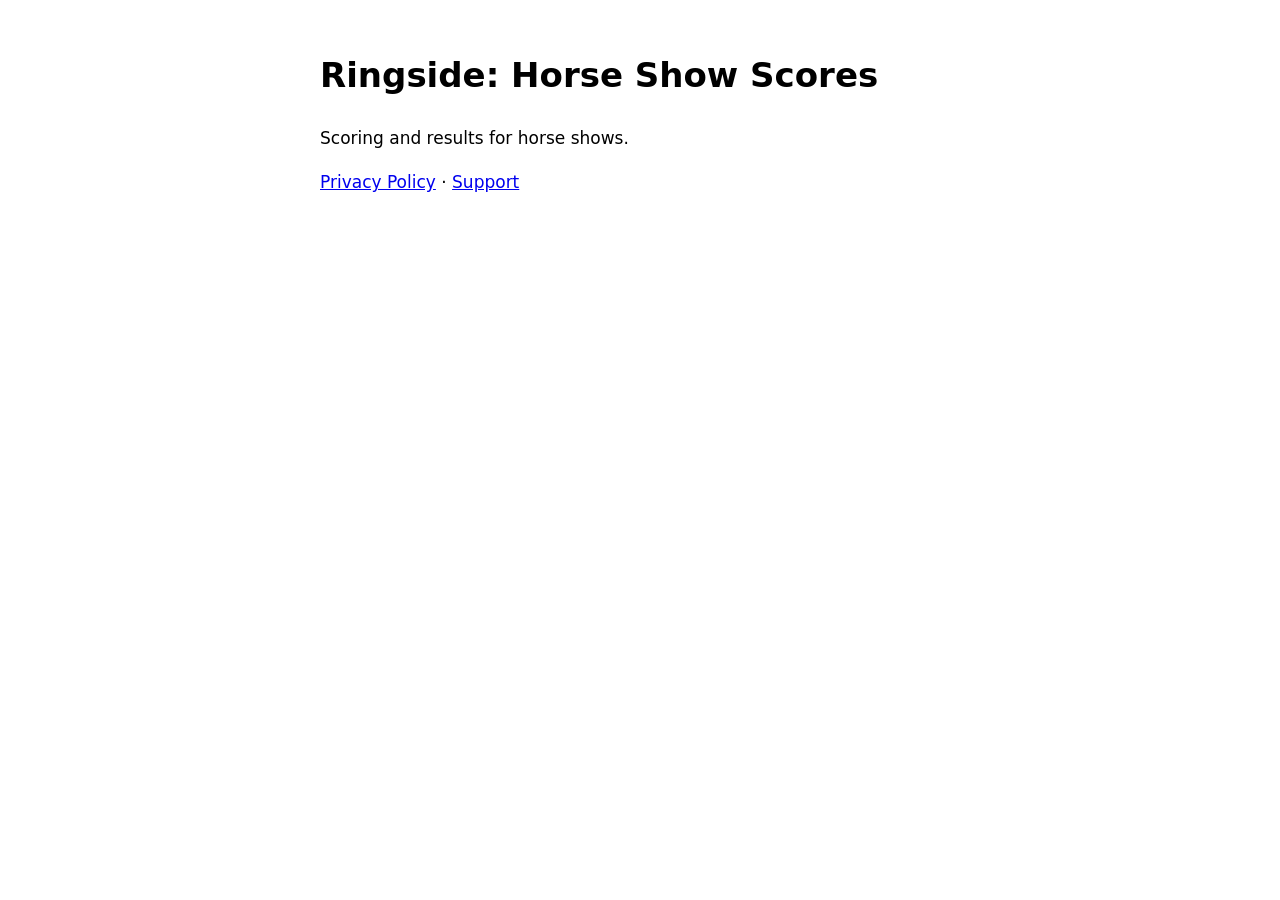
==== index.html @ a70947bd "Add privacy policy and landing page" ====
<!doctype html>
<html lang="en"><head><meta charset="utf-8"><meta name="viewport" content="width=device-width, initial-scale=1">
<title>Ringside</title>
<style>body{font:17px/1.6 -apple-system,system-ui,sans-serif;max-width:640px;margin:48px auto;padding:0 20px}</style></head>
<body><h1>Ringside: Horse Show Scores</h1>
<p>Scoring and results for horse shows.</p>
<p><a href="privacy.html">Privacy Policy</a> &middot; <a href="mailto:outfits.oracle.app@gmail.com">Support</a></p></body></html>
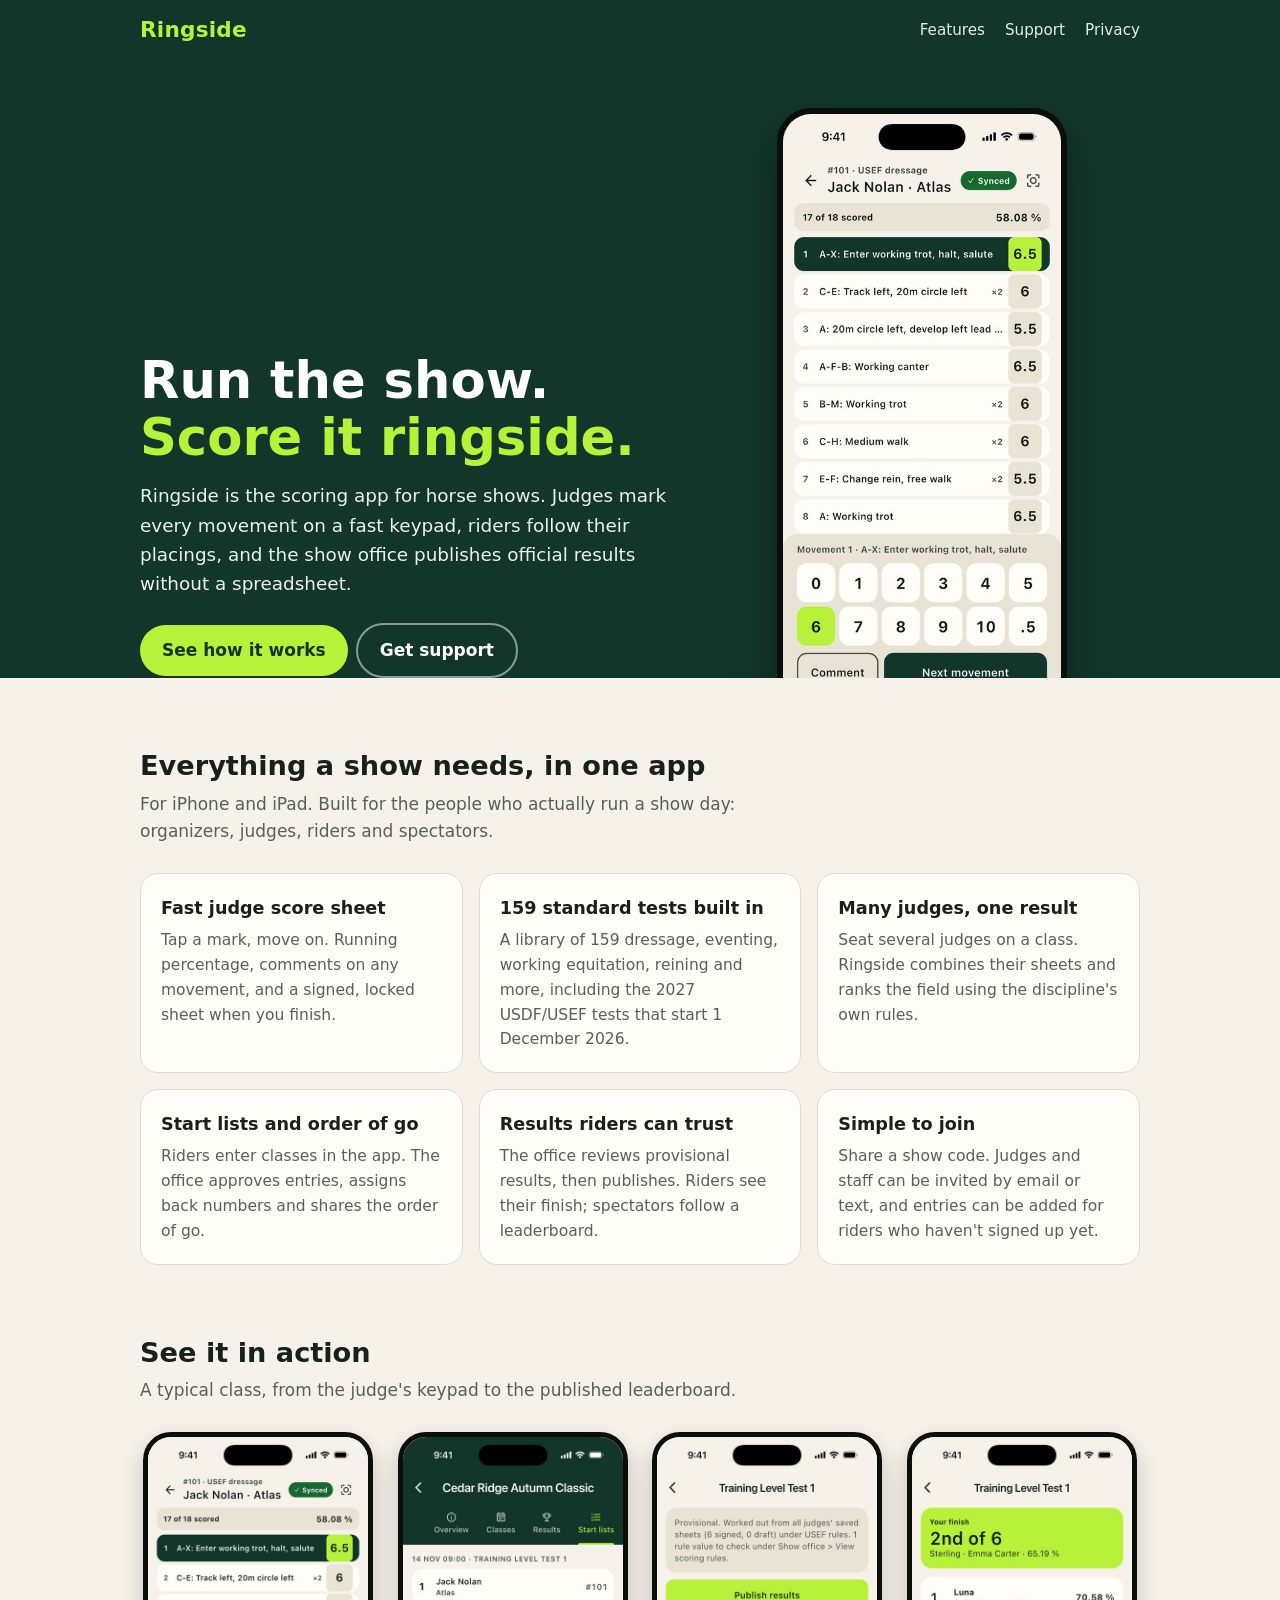
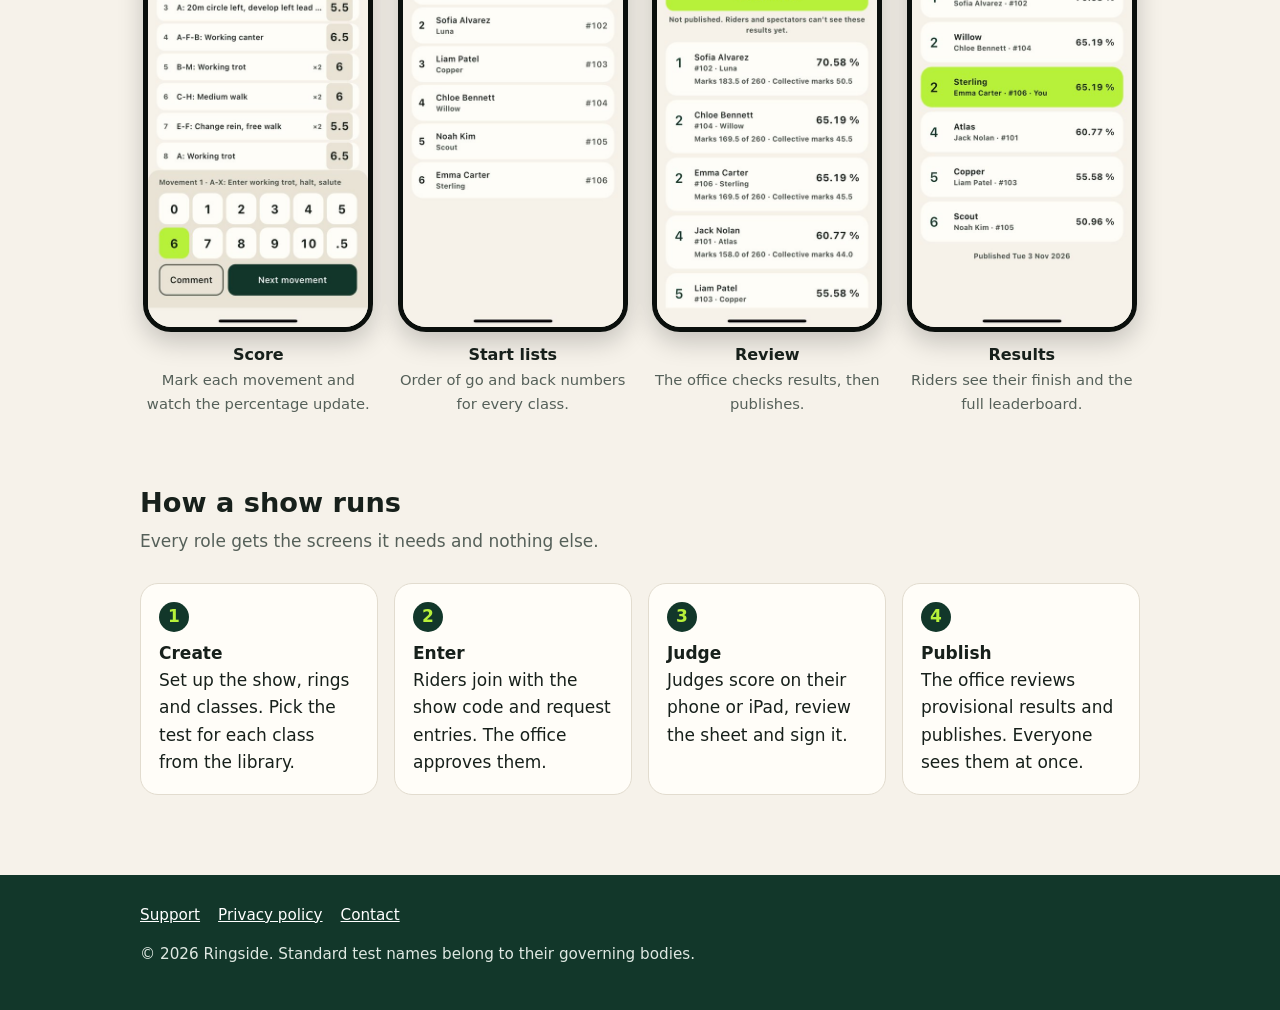
==== commit c366ac82: "Add marketing page, support page and app screenshots" ====
--- a/index.html
+++ b/index.html
@@ -1,7 +1,58 @@
 <!doctype html>
-<html lang="en"><head><meta charset="utf-8"><meta name="viewport" content="width=device-width, initial-scale=1">
-<title>Ringside</title>
-<style>body{font:17px/1.6 -apple-system,system-ui,sans-serif;max-width:640px;margin:48px auto;padding:0 20px}</style></head>
-<body><h1>Ringside: Horse Show Scores</h1>
-<p>Scoring and results for horse shows.</p>
-<p><a href="privacy.html">Privacy Policy</a> &middot; <a href="mailto:outfits.oracle.app@gmail.com">Support</a></p></body></html>
+<html lang="en">
+<head>
+<meta charset="utf-8">
+<meta name="viewport" content="width=device-width, initial-scale=1">
+<title>Ringside: Horse Show Scores</title>
+<meta name="description" content="Score horse shows on your phone. Judges mark each movement, riders see their placings, and the show office publishes results in minutes.">
+<link rel="stylesheet" href="site.css">
+</head>
+<body>
+<header class="nav"><div class="wrap"><a class="logo" href="./">Ringside</a>
+<nav><a href="#features">Features</a><a href="support.html">Support</a><a href="privacy.html">Privacy</a></nav></div></header>
+
+<div class="hero"><div class="wrap">
+<div>
+<h1>Run the show.<br><span>Score it ringside.</span></h1>
+<p>Ringside is the scoring app for horse shows. Judges mark every movement on a fast keypad, riders follow their placings, and the show office publishes official results without a spreadsheet.</p>
+<a class="pill" href="#how">See how it works</a><a class="pill ghost" href="support.html">Get support</a>
+</div>
+<div class="shot"><img class="phone" src="assets/score-sheet.jpg" alt="Ringside judge score sheet with a movement list and number keypad" width="290" height="630"></div>
+</div></div>
+
+<section id="features"><div class="wrap">
+<h2>Everything a show needs, in one app</h2>
+<p class="lead">For iPhone and iPad. Built for the people who actually run a show day: organizers, judges, riders and spectators.</p>
+<div class="grid">
+<div class="card"><h3>Fast judge score sheet</h3><p>Tap a mark, move on. Running percentage, comments on any movement, and a signed, locked sheet when you finish.</p></div>
+<div class="card"><h3>159 standard tests built in</h3><p>A library of 159 dressage, eventing, working equitation, reining and more, including the 2027 USDF/USEF tests that start 1 December 2026.</p></div>
+<div class="card"><h3>Many judges, one result</h3><p>Seat several judges on a class. Ringside combines their sheets and ranks the field using the discipline's own rules.</p></div>
+<div class="card"><h3>Start lists and order of go</h3><p>Riders enter classes in the app. The office approves entries, assigns back numbers and shares the order of go.</p></div>
+<div class="card"><h3>Results riders can trust</h3><p>The office reviews provisional results, then publishes. Riders see their finish; spectators follow a leaderboard.</p></div>
+<div class="card"><h3>Simple to join</h3><p>Share a show code. Judges and staff can be invited by email or text, and entries can be added for riders who haven't signed up yet.</p></div>
+</div></div></section>
+
+<section><div class="wrap">
+<h2>See it in action</h2>
+<p class="lead">A typical class, from the judge's keypad to the published leaderboard.</p>
+<div class="shots">
+<figure><img class="phone" src="assets/score-sheet.jpg" alt="Judge score sheet" loading="lazy" width="230" height="500"><figcaption><b>Score</b>Mark each movement and watch the percentage update.</figcaption></figure>
+<figure><img class="phone" src="assets/start-list.jpg" alt="Start list with back numbers" loading="lazy" width="230" height="500"><figcaption><b>Start lists</b>Order of go and back numbers for every class.</figcaption></figure>
+<figure><img class="phone" src="assets/office-results.jpg" alt="Provisional class results for the show office" loading="lazy" width="230" height="500"><figcaption><b>Review</b>The office checks results, then publishes.</figcaption></figure>
+<figure><img class="phone" src="assets/leaderboard.jpg" alt="Published leaderboard with a rider's finish highlighted" loading="lazy" width="230" height="500"><figcaption><b>Results</b>Riders see their finish and the full leaderboard.</figcaption></figure>
+</div></div></section>
+
+<section id="how"><div class="wrap">
+<h2>How a show runs</h2>
+<p class="lead">Every role gets the screens it needs and nothing else.</p>
+<ol class="steps">
+<li><b>Create</b>Set up the show, rings and classes. Pick the test for each class from the library.</li>
+<li><b>Enter</b>Riders join with the show code and request entries. The office approves them.</li>
+<li><b>Judge</b>Judges score on their phone or iPad, review the sheet and sign it.</li>
+<li><b>Publish</b>The office reviews provisional results and publishes. Everyone sees them at once.</li>
+</ol>
+</div></section>
+
+<footer><div class="wrap"><a href="support.html">Support</a><a href="privacy.html">Privacy policy</a><a href="mailto:outfits.oracle.app@gmail.com">Contact</a><p>&copy; 2026 Ringside. Standard test names belong to their governing bodies.</p></div></footer>
+</body>
+</html>
--- a/site.css
+++ b/site.css
@@ -0,0 +1,47 @@
+:root{--bg:#f6f2ea;--card:#fffdf8;--fg:#17201b;--muted:#556059;--green:#12372a;--lime:#b8f13a;--rule:#e2dccf}
+@media (prefers-color-scheme:dark){:root{--bg:#121714;--card:#1b231e;--fg:#eef1ec;--muted:#a3ada6;--green:#0c2219;--rule:#2b342e}}
+*{box-sizing:border-box}
+body{margin:0;background:var(--bg);color:var(--fg);font:17px/1.6 -apple-system,system-ui,"Segoe UI",sans-serif}
+a{color:inherit}
+.wrap{max-width:1040px;margin:0 auto;padding:0 20px}
+header.nav{background:var(--green);color:#fff}
+header.nav .wrap{display:flex;align-items:center;justify-content:space-between;height:60px}
+.logo{font-weight:800;font-size:1.35rem;color:var(--lime);text-decoration:none;letter-spacing:.2px}
+nav a{color:#fff;text-decoration:none;margin-left:20px;font-size:.95rem;opacity:.9}
+nav a:hover{opacity:1;text-decoration:underline}
+.hero{background:var(--green);color:#fff;padding:48px 0 0;overflow:hidden}
+.hero .wrap{display:grid;grid-template-columns:1.1fr .9fr;gap:32px;align-items:end}
+.hero h1{font-size:clamp(2rem,5vw,3.2rem);line-height:1.1;margin:0 0 16px}
+.hero h1 span{color:var(--lime)}
+.hero p{font-size:1.15rem;max-width:34em;opacity:.92;margin:0 0 24px}
+.pill{display:inline-block;background:var(--lime);color:#12372a;font-weight:700;border-radius:999px;padding:12px 22px;text-decoration:none}
+.pill.ghost{background:transparent;color:#fff;border:2px solid rgba(255,255,255,.5);margin-left:8px}
+.hero .shot{justify-self:center;margin-bottom:-60px}
+.phone{width:100%;max-width:290px;border-radius:34px;border:6px solid #0a0f0c;box-shadow:0 18px 40px rgba(0,0,0,.35);display:block}
+section{padding:72px 0 0}
+h2{font-size:1.7rem;line-height:1.2;margin:0 0 8px}
+.lead{color:var(--muted);max-width:40em;margin:0 0 28px}
+.grid{display:grid;grid-template-columns:repeat(3,1fr);gap:16px}
+.card{background:var(--card);border:1px solid var(--rule);border-radius:18px;padding:20px}
+.card h3{margin:0 0 6px;font-size:1.1rem}
+.card p{margin:0;color:var(--muted);font-size:.97rem}
+.shots{display:grid;grid-template-columns:repeat(4,1fr);gap:18px}
+.shots figure{margin:0;text-align:center}
+.shots .phone{max-width:230px;margin:0 auto 10px;border-width:5px;border-radius:28px;box-shadow:0 10px 26px rgba(0,0,0,.2)}
+figcaption{font-size:.92rem;color:var(--muted)}
+figcaption b{display:block;color:var(--fg);font-size:1rem}
+.steps{counter-reset:s;display:grid;grid-template-columns:repeat(4,1fr);gap:16px;padding:0;list-style:none}
+.steps li{counter-increment:s;background:var(--card);border:1px solid var(--rule);border-radius:18px;padding:18px}
+.steps li::before{content:counter(s);display:inline-grid;place-items:center;width:30px;height:30px;border-radius:50%;background:var(--green);color:var(--lime);font-weight:800;margin-bottom:8px}
+.steps b{display:block}
+footer{margin-top:80px;background:var(--green);color:#dfe8e2;padding:28px 0;font-size:.95rem}
+footer a{color:#fff;margin-right:18px}
+main.page{max-width:760px;margin:0 auto;padding:36px 20px 0}
+main.page h1{font-size:2rem;margin:0 0 6px}
+details{background:var(--card);border:1px solid var(--rule);border-radius:14px;padding:14px 18px;margin:10px 0}
+summary{cursor:pointer;font-weight:650}
+details p{margin:.6em 0 0;color:var(--muted)}
+.box{background:var(--green);color:#fff;border-radius:18px;padding:22px;margin:24px 0}
+.box a{color:var(--lime);font-weight:700}
+@media(max-width:820px){.hero .wrap{grid-template-columns:1fr}.hero .shot{margin-bottom:0;margin-top:8px}.hero{padding-bottom:0}.grid,.steps{grid-template-columns:1fr 1fr}.shots{grid-template-columns:1fr 1fr}}
+@media(max-width:520px){.grid,.steps,.shots{grid-template-columns:1fr}.pill.ghost{margin:10px 0 0}nav a{margin-left:12px}}
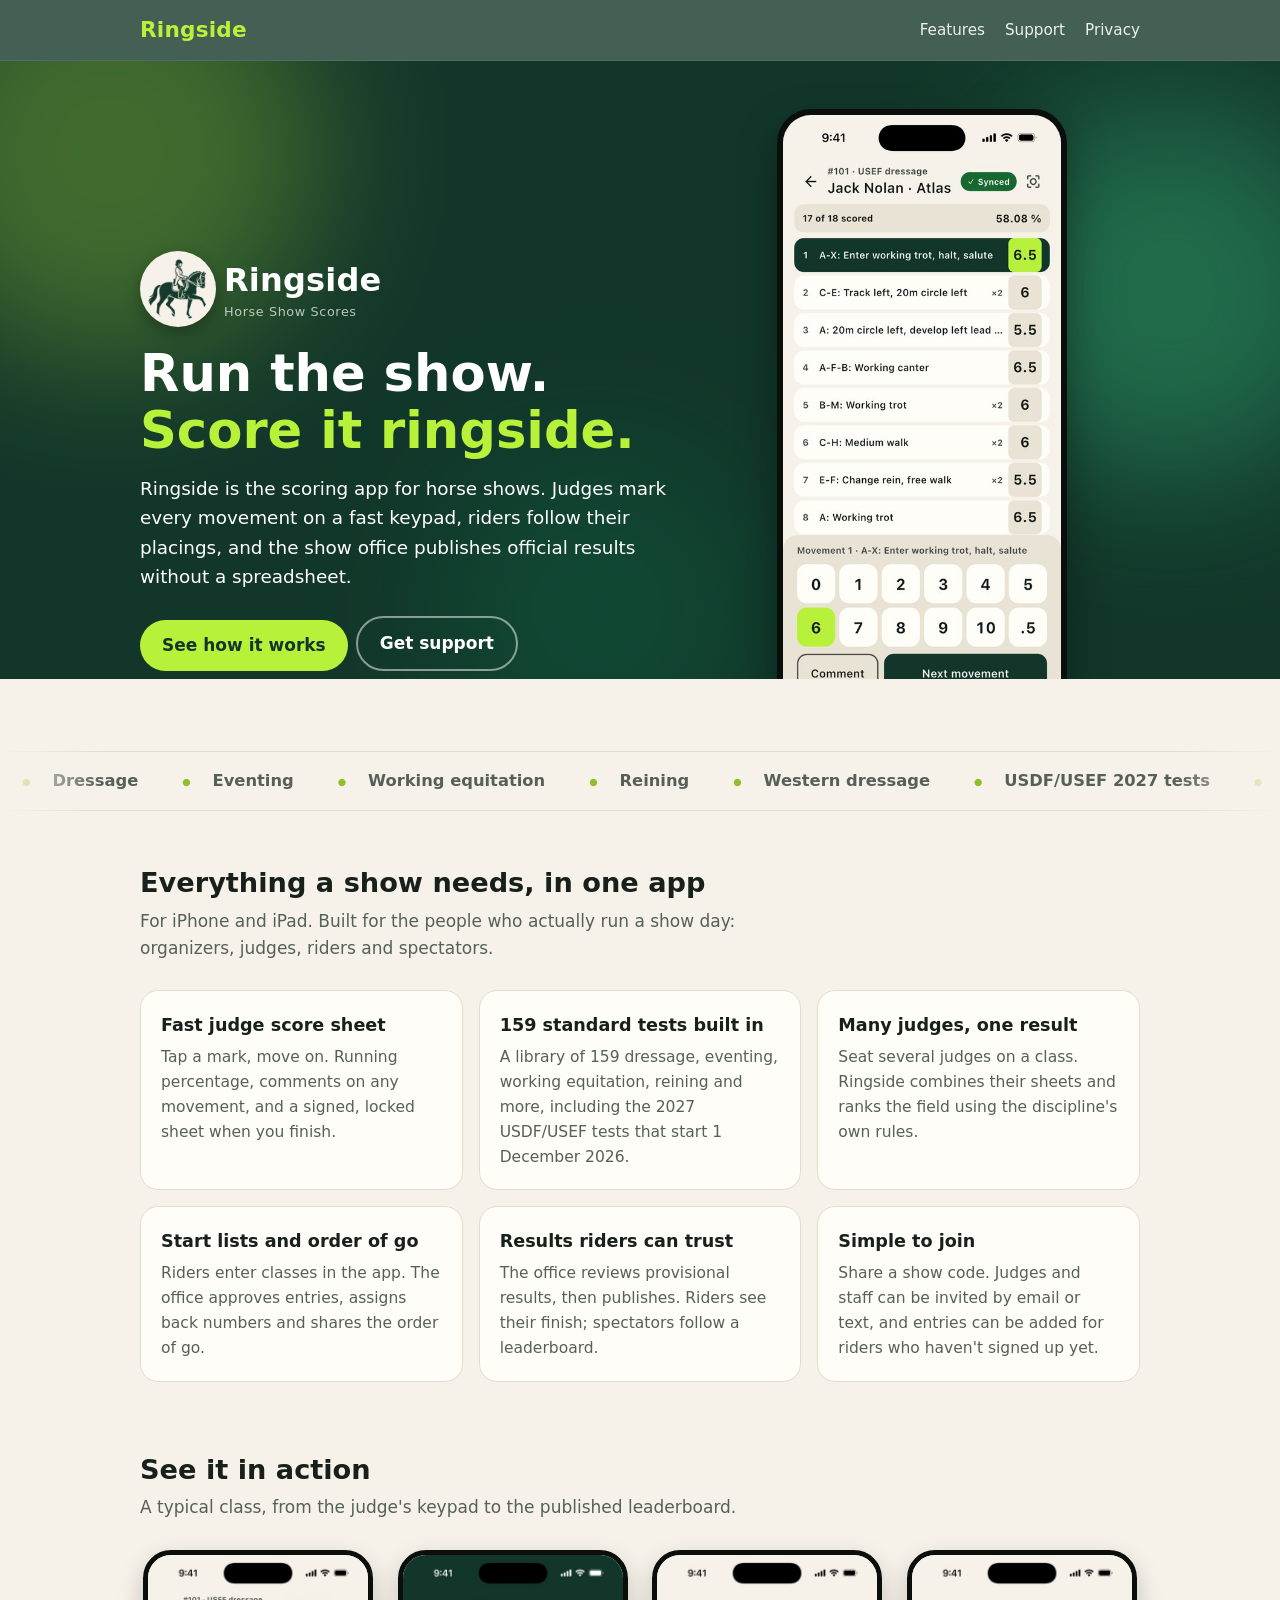
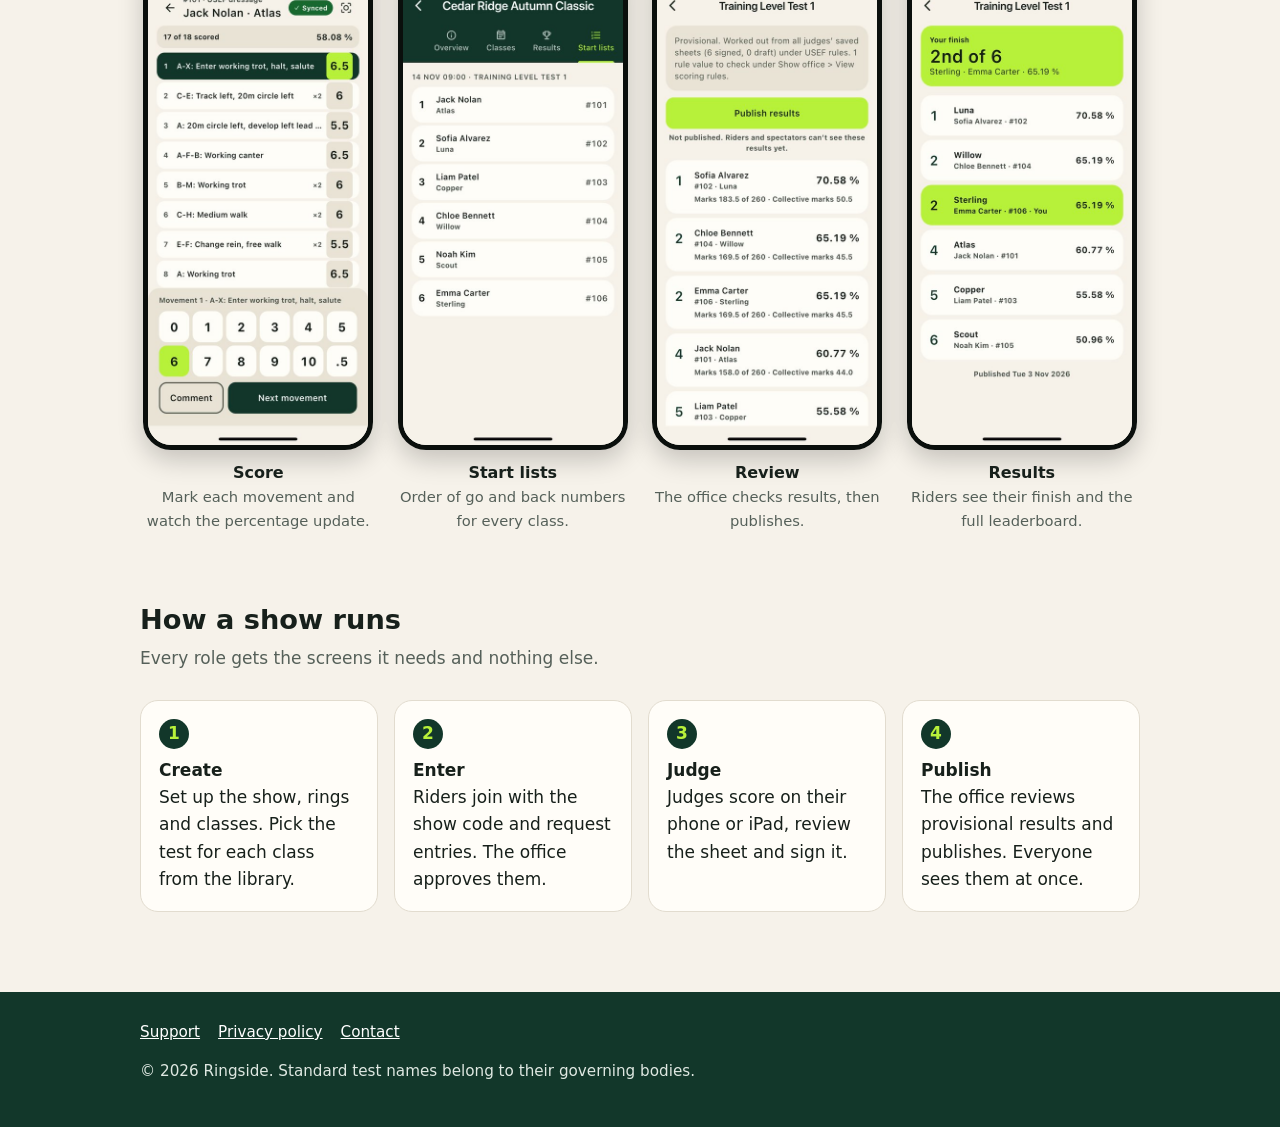
==== commit a1a79894: "Add motion to marketing page: horse hop, staggered entrance, scroll reveals, marquee" ====
--- a/index.html
+++ b/index.html
@@ -5,54 +5,59 @@
 <meta name="viewport" content="width=device-width, initial-scale=1">
 <title>Ringside: Horse Show Scores</title>
 <meta name="description" content="Score horse shows on your phone. Judges mark each movement, riders see their placings, and the show office publishes results in minutes.">
+<script>document.documentElement.className="js"</script>
 <link rel="stylesheet" href="site.css">
 </head>
 <body>
 <header class="nav"><div class="wrap"><a class="logo" href="./">Ringside</a>
 <nav><a href="#features">Features</a><a href="support.html">Support</a><a href="privacy.html">Privacy</a></nav></div></header>
 
-<div class="hero"><div class="wrap">
+<div class="hero"><span class="orb o1"></span><span class="orb o2"></span><span class="orb o3"></span><div class="wrap">
 <div>
-<h1>Run the show.<br><span>Score it ringside.</span></h1>
-<p>Ringside is the scoring app for horse shows. Judges mark every movement on a fast keypad, riders follow their placings, and the show office publishes official results without a spreadsheet.</p>
-<a class="pill" href="#how">See how it works</a><a class="pill ghost" href="support.html">Get support</a>
+<div class="brand rise" style="--d:0" title="Tap the horse"><div class="horse"><img src="assets/horse.png" alt="" width="76" height="76"></div><div class="word">Ringside<small>Horse Show Scores</small></div></div>
+<h1 data-words>Run the show.<br><span class="accent">Score it ringside.</span></h1>
+<p class="rise" style="--d:700">Ringside is the scoring app for horse shows. Judges mark every movement on a fast keypad, riders follow their placings, and the show office publishes official results without a spreadsheet.</p>
+<div class="rise" style="--d:900"><a class="pill" href="#how">See how it works</a><a class="pill ghost" href="support.html">Get support</a></div>
 </div>
-<div class="shot"><img class="phone" src="assets/score-sheet.jpg" alt="Ringside judge score sheet with a movement list and number keypad" width="290" height="630"></div>
+<div class="shot pop" style="--d:500"><img class="phone" src="assets/score-sheet.jpg" alt="Ringside judge score sheet with a movement list and number keypad" width="290" height="630"></div>
 </div></div>
 
-<section id="features"><div class="wrap">
-<h2>Everything a show needs, in one app</h2>
-<p class="lead">For iPhone and iPad. Built for the people who actually run a show day: organizers, judges, riders and spectators.</p>
+<div class="marquee" aria-hidden="true"><div class="track"><span>Dressage</span><span>Eventing</span><span>Working equitation</span><span>Reining</span><span>Western dressage</span><span>USDF/USEF 2027 tests</span><span>FEI tests</span><span>Start lists</span><span>Order of go</span><span>Signed score sheets</span><span>Published results</span><span>Live leaderboard</span><span>iPhone and iPad</span><span>Dressage</span><span>Eventing</span><span>Working equitation</span><span>Reining</span><span>Western dressage</span><span>USDF/USEF 2027 tests</span><span>FEI tests</span><span>Start lists</span><span>Order of go</span><span>Signed score sheets</span><span>Published results</span><span>Live leaderboard</span><span>iPhone and iPad</span></div></div>
+
+<section id="features" style="padding-top:56px"><div class="wrap">
+<h2 class="reveal">Everything a show needs, in one app</h2>
+<p class="lead reveal" style="--d:80">For iPhone and iPad. Built for the people who actually run a show day: organizers, judges, riders and spectators.</p>
 <div class="grid">
-<div class="card"><h3>Fast judge score sheet</h3><p>Tap a mark, move on. Running percentage, comments on any movement, and a signed, locked sheet when you finish.</p></div>
-<div class="card"><h3>159 standard tests built in</h3><p>A library of 159 dressage, eventing, working equitation, reining and more, including the 2027 USDF/USEF tests that start 1 December 2026.</p></div>
-<div class="card"><h3>Many judges, one result</h3><p>Seat several judges on a class. Ringside combines their sheets and ranks the field using the discipline's own rules.</p></div>
-<div class="card"><h3>Start lists and order of go</h3><p>Riders enter classes in the app. The office approves entries, assigns back numbers and shares the order of go.</p></div>
-<div class="card"><h3>Results riders can trust</h3><p>The office reviews provisional results, then publishes. Riders see their finish; spectators follow a leaderboard.</p></div>
-<div class="card"><h3>Simple to join</h3><p>Share a show code. Judges and staff can be invited by email or text, and entries can be added for riders who haven't signed up yet.</p></div>
+<div class="card reveal" style="--d:0"><h3>Fast judge score sheet</h3><p>Tap a mark, move on. Running percentage, comments on any movement, and a signed, locked sheet when you finish.</p></div>
+<div class="card reveal" style="--d:120"><h3>159 standard tests built in</h3><p>A library of 159 dressage, eventing, working equitation, reining and more, including the 2027 USDF/USEF tests that start 1 December 2026.</p></div>
+<div class="card reveal" style="--d:240"><h3>Many judges, one result</h3><p>Seat several judges on a class. Ringside combines their sheets and ranks the field using the discipline's own rules.</p></div>
+<div class="card reveal" style="--d:0"><h3>Start lists and order of go</h3><p>Riders enter classes in the app. The office approves entries, assigns back numbers and shares the order of go.</p></div>
+<div class="card reveal" style="--d:120"><h3>Results riders can trust</h3><p>The office reviews provisional results, then publishes. Riders see their finish; spectators follow a leaderboard.</p></div>
+<div class="card reveal" style="--d:240"><h3>Simple to join</h3><p>Share a show code. Judges and staff can be invited by email or text, and entries can be added for riders who haven't signed up yet.</p></div>
 </div></div></section>
 
 <section><div class="wrap">
-<h2>See it in action</h2>
-<p class="lead">A typical class, from the judge's keypad to the published leaderboard.</p>
+<h2 class="reveal">See it in action</h2>
+<p class="lead reveal" style="--d:80">A typical class, from the judge's keypad to the published leaderboard.</p>
 <div class="shots">
-<figure><img class="phone" src="assets/score-sheet.jpg" alt="Judge score sheet" loading="lazy" width="230" height="500"><figcaption><b>Score</b>Mark each movement and watch the percentage update.</figcaption></figure>
-<figure><img class="phone" src="assets/start-list.jpg" alt="Start list with back numbers" loading="lazy" width="230" height="500"><figcaption><b>Start lists</b>Order of go and back numbers for every class.</figcaption></figure>
-<figure><img class="phone" src="assets/office-results.jpg" alt="Provisional class results for the show office" loading="lazy" width="230" height="500"><figcaption><b>Review</b>The office checks results, then publishes.</figcaption></figure>
-<figure><img class="phone" src="assets/leaderboard.jpg" alt="Published leaderboard with a rider's finish highlighted" loading="lazy" width="230" height="500"><figcaption><b>Results</b>Riders see their finish and the full leaderboard.</figcaption></figure>
+<figure class="reveal" style="--d:0"><img class="phone" src="assets/score-sheet.jpg" alt="Judge score sheet" loading="lazy" width="230" height="500"><figcaption><b>Score</b>Mark each movement and watch the percentage update.</figcaption></figure>
+<figure class="reveal" style="--d:130"><img class="phone" src="assets/start-list.jpg" alt="Start list with back numbers" loading="lazy" width="230" height="500"><figcaption><b>Start lists</b>Order of go and back numbers for every class.</figcaption></figure>
+<figure class="reveal" style="--d:260"><img class="phone" src="assets/office-results.jpg" alt="Provisional class results for the show office" loading="lazy" width="230" height="500"><figcaption><b>Review</b>The office checks results, then publishes.</figcaption></figure>
+<figure class="reveal" style="--d:390"><img class="phone" src="assets/leaderboard.jpg" alt="Published leaderboard with a rider's finish highlighted" loading="lazy" width="230" height="500"><figcaption><b>Results</b>Riders see their finish and the full leaderboard.</figcaption></figure>
 </div></div></section>
 
 <section id="how"><div class="wrap">
-<h2>How a show runs</h2>
-<p class="lead">Every role gets the screens it needs and nothing else.</p>
+<h2 class="reveal">How a show runs</h2>
+<p class="lead reveal" style="--d:80">Every role gets the screens it needs and nothing else.</p>
 <ol class="steps">
-<li><b>Create</b>Set up the show, rings and classes. Pick the test for each class from the library.</li>
-<li><b>Enter</b>Riders join with the show code and request entries. The office approves them.</li>
-<li><b>Judge</b>Judges score on their phone or iPad, review the sheet and sign it.</li>
-<li><b>Publish</b>The office reviews provisional results and publishes. Everyone sees them at once.</li>
+<li class="reveal" style="--d:0"><b>Create</b>Set up the show, rings and classes. Pick the test for each class from the library.</li>
+<li class="reveal" style="--d:120"><b>Enter</b>Riders join with the show code and request entries. The office approves them.</li>
+<li class="reveal" style="--d:240"><b>Judge</b>Judges score on their phone or iPad, review the sheet and sign it.</li>
+<li class="reveal" style="--d:360"><b>Publish</b>The office reviews provisional results and publishes. Everyone sees them at once.</li>
 </ol>
 </div></section>
 
 <footer><div class="wrap"><a href="support.html">Support</a><a href="privacy.html">Privacy policy</a><a href="mailto:outfits.oracle.app@gmail.com">Contact</a><p>&copy; 2026 Ringside. Standard test names belong to their governing bodies.</p></div></footer>
+<script src="site.js" defer></script>
 </body>
 </html>
--- a/site.css
+++ b/site.css
@@ -12,7 +12,7 @@
 .hero{background:var(--green);color:#fff;padding:48px 0 0;overflow:hidden}
 .hero .wrap{display:grid;grid-template-columns:1.1fr .9fr;gap:32px;align-items:end}
 .hero h1{font-size:clamp(2rem,5vw,3.2rem);line-height:1.1;margin:0 0 16px}
-.hero h1 span{color:var(--lime)}
+.hero h1 .accent,.hero h1 .accent span{color:var(--lime)}
 .hero p{font-size:1.15rem;max-width:34em;opacity:.92;margin:0 0 24px}
 .pill{display:inline-block;background:var(--lime);color:#12372a;font-weight:700;border-radius:999px;padding:12px 22px;text-decoration:none}
 .pill.ghost{background:transparent;color:#fff;border:2px solid rgba(255,255,255,.5);margin-left:8px}
@@ -45,3 +45,65 @@
 .box a{color:var(--lime);font-weight:700}
 @media(max-width:820px){.hero .wrap{grid-template-columns:1fr}.hero .shot{margin-bottom:0;margin-top:8px}.hero{padding-bottom:0}.grid,.steps{grid-template-columns:1fr 1fr}.shots{grid-template-columns:1fr 1fr}}
 @media(max-width:520px){.grid,.steps,.shots{grid-template-columns:1fr}.pill.ghost{margin:10px 0 0}nav a{margin-left:12px}}
+
+/* ---------- motion ---------- */
+header.nav{position:sticky;top:0;z-index:50;background:rgba(18,55,42,.78);backdrop-filter:blur(14px);-webkit-backdrop-filter:blur(14px);border-bottom:1px solid rgba(255,255,255,.08)}
+.hero{position:relative;isolation:isolate}
+.hero .wrap{position:relative;z-index:1}
+.orb{position:absolute;z-index:0;border-radius:50%;filter:blur(70px);opacity:.5;pointer-events:none}
+.orb.o1{width:420px;height:420px;background:#b8f13a;top:-120px;left:-100px;opacity:.28;animation:drift1 22s ease-in-out infinite alternate}
+.orb.o2{width:380px;height:380px;background:#2f9e6b;top:40px;right:-80px;animation:drift2 26s ease-in-out infinite alternate}
+.orb.o3{width:300px;height:300px;background:#0f5b3f;bottom:-80px;left:35%;animation:drift3 30s ease-in-out infinite alternate}
+@keyframes drift1{to{transform:translate(160px,90px) scale(1.15)}}
+@keyframes drift2{to{transform:translate(-140px,120px) scale(.9)}}
+@keyframes drift3{to{transform:translate(120px,-70px) scale(1.2)}}
+
+/* brand row: the horse hops over the word, as on the app's sign-in screen */
+.brand{position:relative;display:flex;align-items:center;gap:14px;height:76px;max-width:330px;margin:0 0 18px}
+.brand .word{font-weight:800;font-size:2rem;color:#fff;margin-left:84px;letter-spacing:.2px}
+.brand .word small{display:block;font-size:.8rem;font-weight:500;opacity:.7;letter-spacing:.6px;margin-top:-4px}
+.horse{position:absolute;left:0;top:0;width:76px;height:76px;--t:250px;animation:hopx 2.8s cubic-bezier(.45,.05,.4,1) .9s both}
+.horse img{width:100%;height:100%;display:block;background:#f6f2ea;border-radius:50%;padding:6px;box-shadow:0 6px 16px rgba(0,0,0,.3);animation:hopy 2.8s linear .9s both;transform-origin:50% 100%}
+@keyframes hopx{0%{transform:translateX(0)}45%{transform:translateX(var(--t))}55%{transform:translateX(var(--t))}100%{transform:translateX(0)}}
+@keyframes hopy{0%{transform:translateY(0) scaleX(1)}12%{transform:translateY(-52px) scaleX(1)}24%{transform:translateY(0) scaleX(1)}34%{transform:translateY(-52px) scaleX(1)}45%{transform:translateY(0) scaleX(1)}46%{transform:translateY(0) scaleX(-1)}55%{transform:translateY(0) scaleX(-1)}67%{transform:translateY(-52px) scaleX(-1)}79%{transform:translateY(0) scaleX(-1)}89%{transform:translateY(-52px) scaleX(-1)}100%{transform:translateY(0) scaleX(1)}}
+
+/* staggered hero entrance */
+.js .rise{opacity:0;transform:translateY(26px);animation:rise .9s cubic-bezier(.2,.7,.2,1) forwards;animation-delay:calc(var(--d,0) * 1ms)}
+.js .pop{opacity:0;transform:translateY(40px) scale(.94);animation:pop 1.1s cubic-bezier(.2,.8,.2,1) forwards;animation-delay:calc(var(--d,0) * 1ms)}
+@keyframes rise{to{opacity:1;transform:none}}
+@keyframes pop{to{opacity:1;transform:none}}
+.js .words span{display:inline-block;opacity:0;transform:translateY(.5em);animation:rise .7s cubic-bezier(.2,.7,.2,1) forwards;animation-delay:calc(var(--i) * 90ms + 250ms)}
+.hero .shot .phone{animation:float 7s ease-in-out 2s infinite}
+@keyframes float{50%{transform:translateY(-10px) rotate(.6deg)}}
+
+/* scroll reveals */
+.js .reveal{opacity:0;transform:translateY(34px);transition:opacity .8s cubic-bezier(.2,.7,.2,1),transform .8s cubic-bezier(.2,.7,.2,1);transition-delay:calc(var(--d,0) * 1ms)}
+.js .reveal.in{opacity:1;transform:none}
+.js .reveal.left{transform:translateX(-40px)}
+.js .reveal.left.in{transform:none}
+
+/* interactions */
+.card{transition:transform .35s cubic-bezier(.2,.7,.2,1),box-shadow .35s,border-color .35s}
+.card:hover{transform:translateY(-6px);box-shadow:0 16px 34px rgba(18,55,42,.18);border-color:rgba(184,241,58,.8)}
+.shots .phone{transition:transform .5s cubic-bezier(.2,.7,.2,1),box-shadow .5s}
+.shots figure:hover .phone{transform:translateY(-10px) rotate(-1.5deg) scale(1.02);box-shadow:0 22px 40px rgba(0,0,0,.3)}
+.steps li{transition:transform .35s,background .35s}
+.steps li:hover{transform:translateY(-4px)}
+.pill{position:relative;overflow:hidden;transition:transform .2s,box-shadow .3s}
+.pill:hover{transform:translateY(-2px);box-shadow:0 8px 22px rgba(184,241,58,.35)}
+.pill:not(.ghost)::after{content:"";position:absolute;top:0;left:-60%;width:40%;height:100%;background:linear-gradient(100deg,transparent,rgba(255,255,255,.4),transparent);transform:skewX(-20deg);animation:sheen 4.5s ease-in-out 2.2s infinite}
+@keyframes sheen{0%,60%{left:-60%}100%{left:130%}}
+
+/* marquee */
+.marquee{margin-top:72px;overflow:hidden;border-block:1px solid var(--rule);padding:16px 0;-webkit-mask:linear-gradient(90deg,transparent,#000 8%,#000 92%,transparent);mask:linear-gradient(90deg,transparent,#000 8%,#000 92%,transparent)}
+.marquee .track{display:flex;width:max-content;animation:scroll 48s linear infinite}
+.marquee:hover .track{animation-play-state:paused}
+.marquee span{white-space:nowrap;padding:0 22px;font-weight:650;color:var(--muted);font-size:1.02rem}
+.marquee span::before{content:"\25CF";color:var(--green);margin-right:22px;font-size:.6rem;vertical-align:middle;color:#8fbf2a}
+@keyframes scroll{to{transform:translateX(-50%)}}
+
+@media (prefers-reduced-motion:reduce){
+  *,*::before,*::after{animation:none!important;transition:none!important}
+  .js .rise,.js .pop,.js .words span,.js .reveal{opacity:1!important;transform:none!important}
+  .horse{display:block}
+}
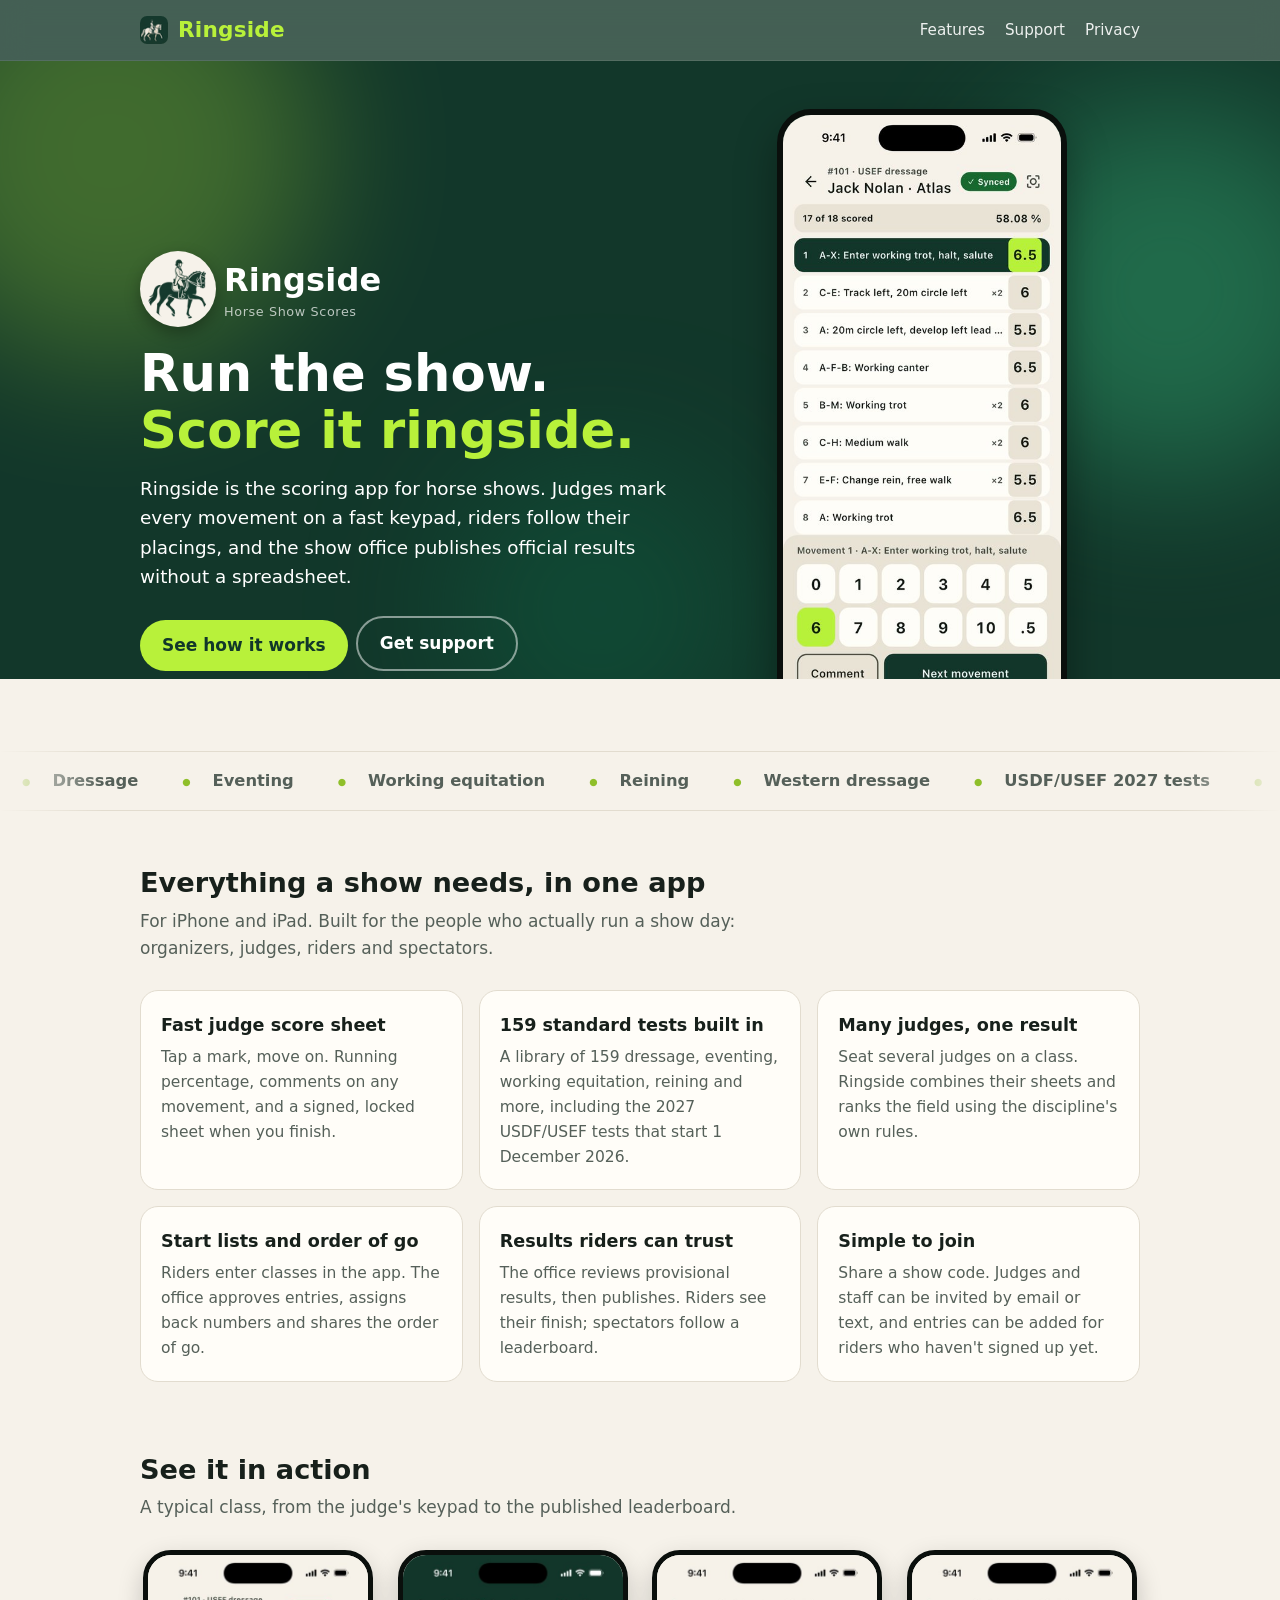
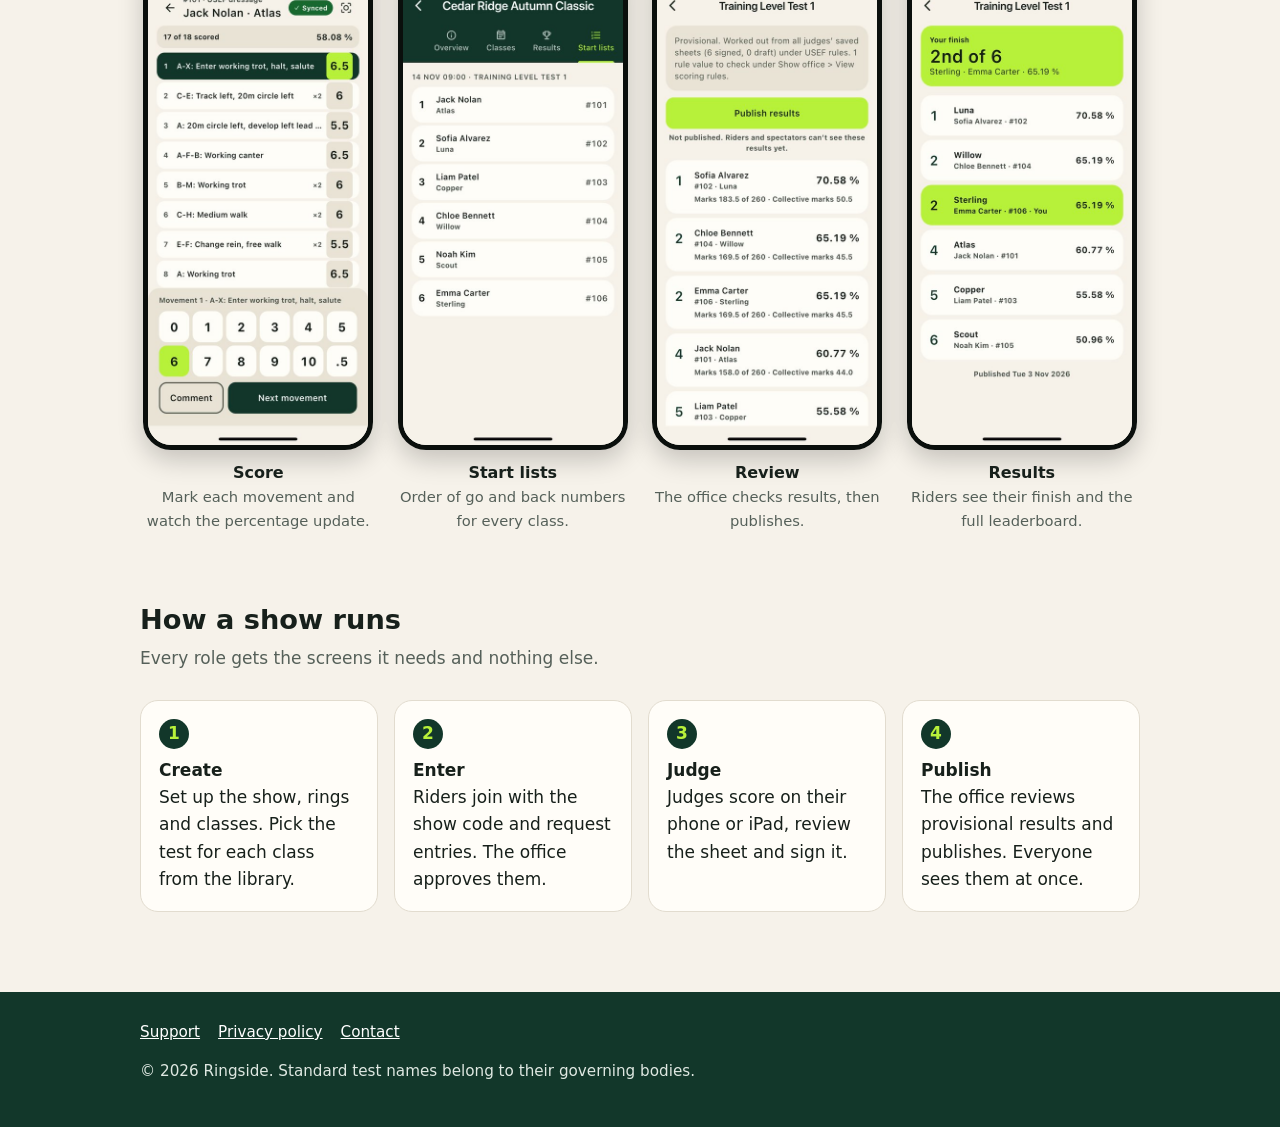
==== commit ab0c7892: "Match privacy policy to site theme; app icon in header" ====
--- a/index.html
+++ b/index.html
@@ -3,13 +3,16 @@
 <head>
 <meta charset="utf-8">
 <meta name="viewport" content="width=device-width, initial-scale=1">
+<link rel="icon" href="favicon.ico" sizes="any">
+<link rel="icon" type="image/png" sizes="32x32" href="favicon-32.png">
+<link rel="apple-touch-icon" href="apple-touch-icon.png">
 <title>Ringside: Horse Show Scores</title>
 <meta name="description" content="Score horse shows on your phone. Judges mark each movement, riders see their placings, and the show office publishes results in minutes.">
 <script>document.documentElement.className="js"</script>
 <link rel="stylesheet" href="site.css">
 </head>
 <body>
-<header class="nav"><div class="wrap"><a class="logo" href="./">Ringside</a>
+<header class="nav"><div class="wrap"><a class="logo" href="./"><img src="favicon-32.png" alt="" width="28" height="28">Ringside</a>
 <nav><a href="#features">Features</a><a href="support.html">Support</a><a href="privacy.html">Privacy</a></nav></div></header>
 
 <div class="hero"><span class="orb o1"></span><span class="orb o2"></span><span class="orb o3"></span><div class="wrap">
--- a/site.css
+++ b/site.css
@@ -107,3 +107,17 @@
   .js .rise,.js .pop,.js .words span,.js .reveal{opacity:1!important;transform:none!important}
   .horse{display:block}
 }
+
+.logo{display:inline-flex;align-items:center;gap:10px}
+.logo img{border-radius:7px;display:block}
+.policy h1{font-size:2.1rem}
+.policy h2{font-size:1.25rem;margin:2.2em 0 .5em;padding-top:1.1em;border-top:1px solid var(--rule)}
+.policy .lead{margin-bottom:1.4em}
+.policy p,.policy li{margin:.55em 0}
+.policy ul{padding-left:1.3em}
+.policy a{color:var(--green);font-weight:600}
+@media (prefers-color-scheme:dark){.policy a{color:var(--lime)}}
+.policy table{width:100%;border-collapse:collapse;margin:1em 0;font-size:.95rem}
+.policy th,.policy td{text-align:left;vertical-align:top;padding:10px 12px 10px 0;border-bottom:1px solid var(--rule)}
+.policy th{color:var(--muted);font-weight:650}
+.policy .meta{color:var(--muted)}
